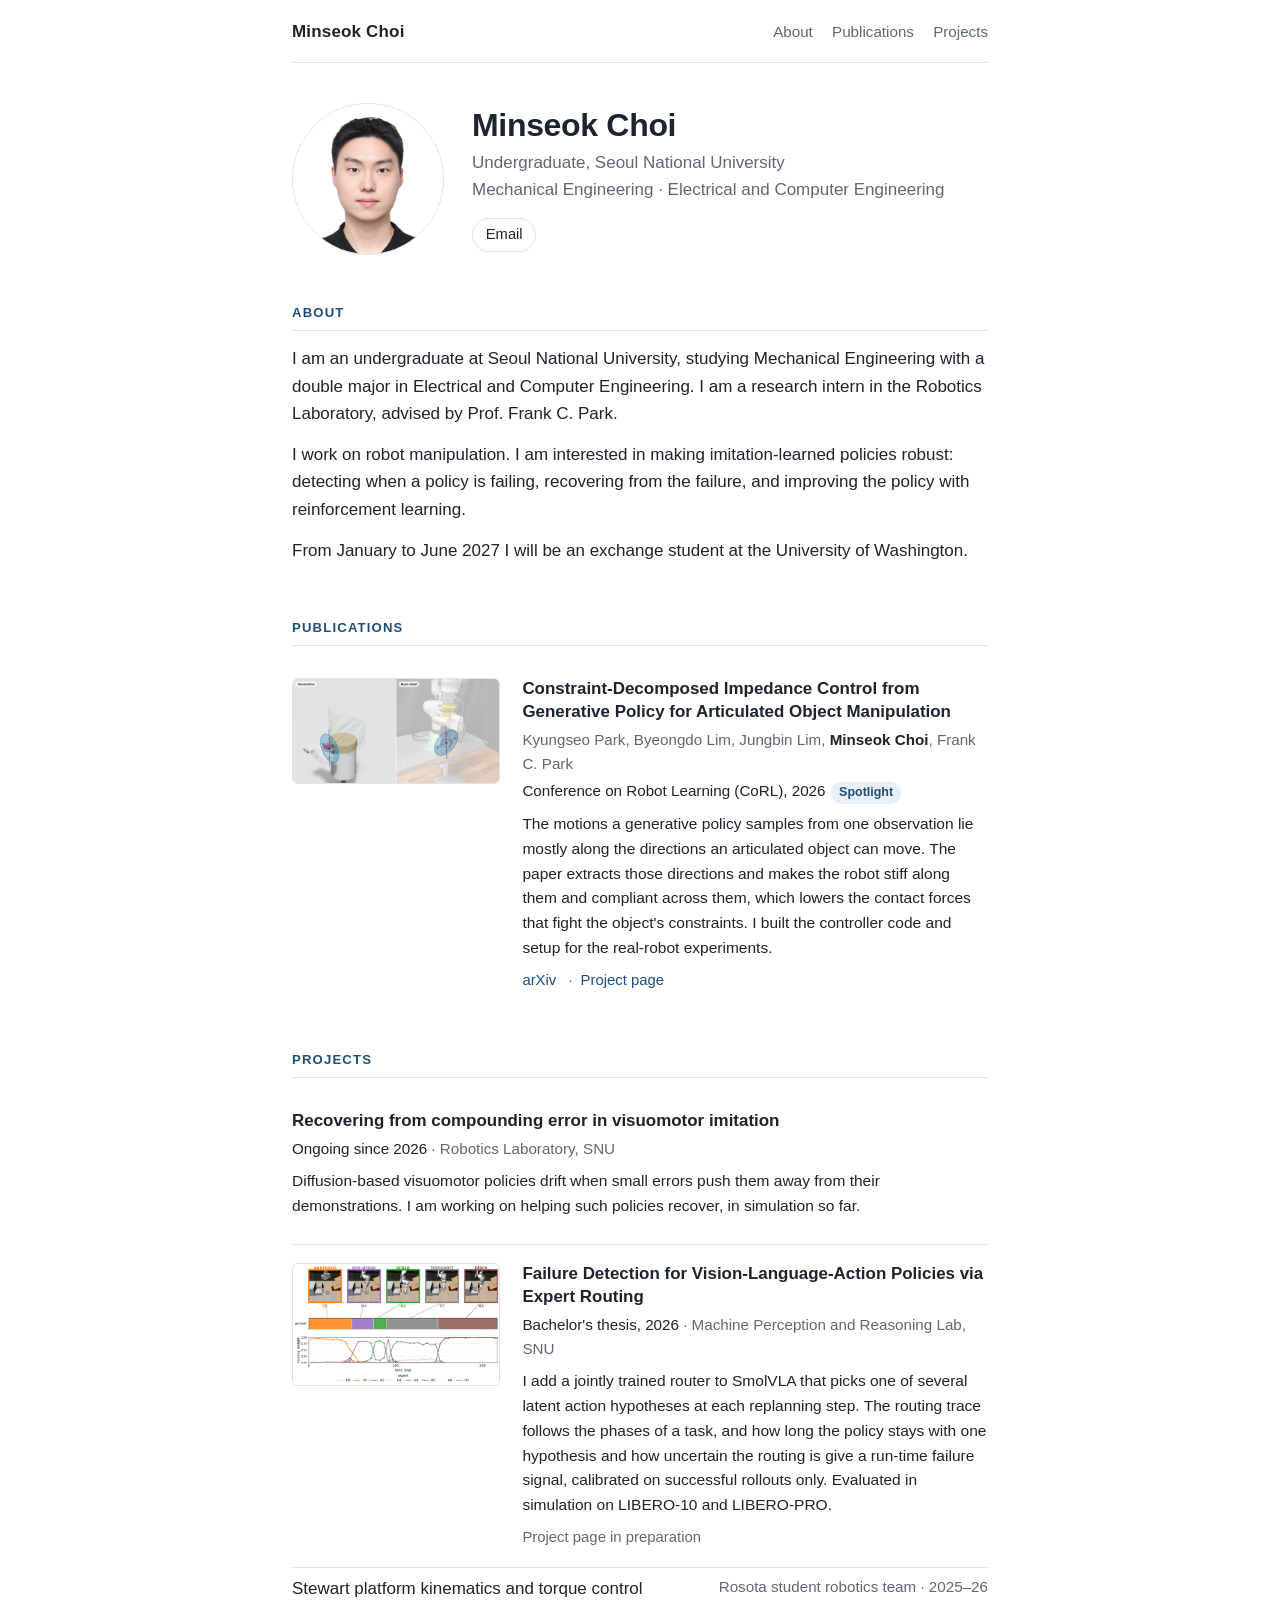
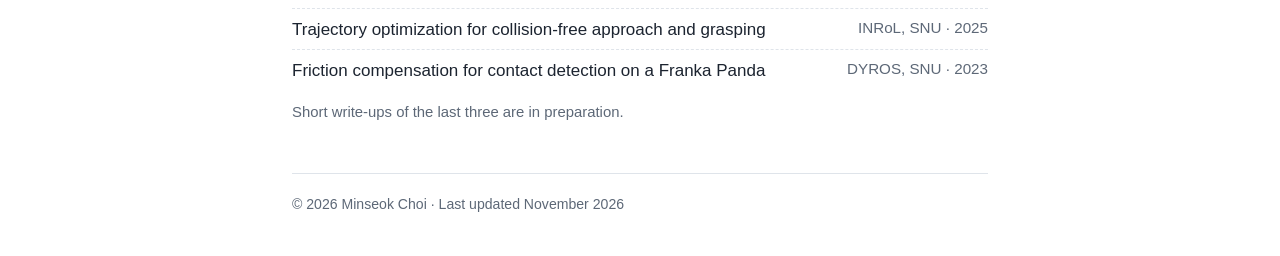
==== index.html @ b11277b3 "Remove CV from the homepage Co-Authored-By: Claude Fable 5.2 <noreply@anthropic.com>" ====
<!doctype html>
<html lang="en">
<head>
  <meta charset="utf-8">
  <meta name="viewport" content="width=device-width, initial-scale=1">
  <title>Minseok Choi</title>
  <meta name="description" content="Minseok Choi — undergraduate at Seoul National University working on robot manipulation and robust imitation learning.">
  <meta name="author" content="Minseok Choi">
  <meta property="og:title" content="Minseok Choi">
  <meta property="og:description" content="Undergraduate at Seoul National University working on robot manipulation and robust imitation learning.">
  <meta property="og:type" content="website">
  <meta property="og:url" content="https://cms0714.github.io/">
  <link rel="canonical" href="https://cms0714.github.io/">
  <link rel="stylesheet" href="assets/css/style.css">
</head>
<body>
<div class="wrap">

  <nav class="nav" aria-label="Sections">
    <a class="brand" href="#top">Minseok Choi</a>
    <ul>
      <li><a href="#about">About</a></li>
      <li><a href="#publications">Publications</a></li>
      <li><a href="#projects">Projects</a></li>
    </ul>
  </nav>

  <header class="intro" id="top">
    <img src="assets/img/profile.jpg" alt="Portrait of Minseok Choi" width="400" height="400">
    <div>
      <h1>Minseok Choi</h1>
      <p class="role">Undergraduate, Seoul National University<br>Mechanical Engineering · Electrical and Computer Engineering</p>
      <ul class="links">
        <li><a href="mailto:cms0714@snu.ac.kr">Email</a></li>
      </ul>
    </div>
  </header>

  <main>
    <section id="about">
      <h2>About</h2>
      <p>
        I am an undergraduate at Seoul National University, studying Mechanical Engineering with a double
        major in Electrical and Computer Engineering. I am a research intern in the Robotics Laboratory,
        advised by Prof. Frank C. Park.
      </p>
      <p>
        I work on robot manipulation. I am interested in making imitation-learned policies robust:
        detecting when a policy is failing, recovering from the failure, and improving the policy with
        reinforcement learning.
      </p>
      <p>
        From January to June 2027 I will be an exchange student at the University of Washington.
      </p>
    </section>

    <section id="publications">
      <h2>Publications</h2>

      <article class="item">
        <figure>
          <a href="https://erickun0125.github.io/constraint-decomposed-impedance/">
            <img src="assets/img/corl-teaser.jpg" width="1000" height="504" loading="lazy"
                 alt="Simulation and real-robot views of a gripper on an articulated object, with the stiff directions of the impedance controller drawn at the grasp.">
          </a>
        </figure>
        <div>
          <h3>Constraint-Decomposed Impedance Control from Generative Policy for Articulated Object Manipulation</h3>
          <p class="authors">Kyungseo Park, Byeongdo Lim, Jungbin Lim, <strong>Minseok Choi</strong>, Frank C. Park</p>
          <p class="venue"><em>Conference on Robot Learning (CoRL), 2026</em><span class="badge">Spotlight</span></p>
          <p class="desc">
            The motions a generative policy samples from one observation lie mostly along the directions an
            articulated object can move. The paper extracts those directions and makes the robot stiff
            along them and compliant across them, which lowers the contact forces that fight the object's
            constraints. I built the controller code and setup for the real-robot experiments.
          </p>
          <p class="item-links">
            <a href="https://arxiv.org/abs/2610.16316">arXiv</a>
            <a href="https://erickun0125.github.io/constraint-decomposed-impedance/">Project page</a>
          </p>
        </div>
      </article>
    </section>

    <section id="projects">
      <h2>Projects</h2>

      <article class="item no-figure">
        <div>
          <h3>Recovering from compounding error in visuomotor imitation</h3>
          <p class="venue"><em>Ongoing since 2026</em> · Robotics Laboratory, SNU</p>
          <p class="desc">
            Diffusion-based visuomotor policies drift when small errors push them away from their
            demonstrations. I am working on helping such policies recover, in simulation so far.
          </p>
        </div>
      </article>

      <article class="item">
        <figure>
          <img src="assets/img/thesis-routing.png" width="1100" height="647" loading="lazy"
               alt="Routing trace of a successful rollout: the selected action hypothesis changes as the robot moves through approach, pre-grasp, grasp, transport and place.">
        </figure>
        <div>
          <h3>Failure Detection for Vision-Language-Action Policies via Expert Routing</h3>
          <p class="venue"><em>Bachelor's thesis, 2026</em> · Machine Perception and Reasoning Lab, SNU</p>
          <p class="desc">
            I add a jointly trained router to SmolVLA that picks one of several latent action hypotheses at
            each replanning step. The routing trace follows the phases of a task, and how long the policy
            stays with one hypothesis and how uncertain the routing is give a run-time failure signal,
            calibrated on successful rollouts only. Evaluated in simulation on LIBERO-10 and LIBERO-PRO.
          </p>
          <p class="item-links"><span class="soon">Project page in preparation</span></p>
        </div>
      </article>

      <ul class="compact">
        <li><span>Stewart platform kinematics and torque control</span><span class="where">Rosota student robotics team · 2025–26</span></li>
        <li><span>Trajectory optimization for collision-free approach and grasping</span><span class="where">INRoL, SNU · 2025</span></li>
        <li><span>Friction compensation for contact detection on a Franka Panda</span><span class="where">DYROS, SNU · 2023</span></li>
      </ul>
      <p class="note">Short write-ups of the last three are in preparation.</p>
    </section>
  </main>

  <footer>
    <span>© 2026 Minseok Choi</span> · <span>Last updated November 2026</span>
  </footer>

</div>
</body>
</html>
---- assets/css/style.css ----
/* Minseok Choi — personal site
   Plain CSS, no build step. Colours follow the CV (navy accent). */

:root {
  --bg: #ffffff;
  --surface: #f5f7fa;
  --text: #1c2430;
  --muted: #5d6877;
  --rule: #dfe4ea;
  --accent: #1f4e79;
  --accent-soft: #e8eff6;
  --max: 46rem;
}

@media (prefers-color-scheme: dark) {
  :root {
    --bg: #12161c;
    --surface: #1a2029;
    --text: #e4e8ee;
    --muted: #9aa5b3;
    --rule: #2b3340;
    --accent: #8db9e6;
    --accent-soft: #1d2a3a;
  }
}

* { box-sizing: border-box; }

html { -webkit-text-size-adjust: 100%; scroll-behavior: smooth; }

body {
  margin: 0;
  background: var(--bg);
  color: var(--text);
  font-family: -apple-system, BlinkMacSystemFont, "Segoe UI", "Helvetica Neue", Arial,
    "Apple SD Gothic Neo", "Malgun Gothic", sans-serif;
  font-size: 1.0625rem;
  line-height: 1.6;
}

.wrap { max-width: var(--max); margin: 0 auto; padding: 0 1.25rem; }

a { color: var(--accent); text-decoration: none; }
a:hover, a:focus-visible { text-decoration: underline; text-underline-offset: 0.15em; }
a:focus-visible { outline: 2px solid var(--accent); outline-offset: 2px; border-radius: 2px; }

/* ---------- top navigation ---------- */
.nav {
  display: flex; justify-content: space-between; align-items: baseline; gap: 1rem;
  padding: 1.1rem 0; border-bottom: 1px solid var(--rule);
}
.nav .brand { font-weight: 650; color: var(--text); letter-spacing: 0.01em; }
.nav ul { display: flex; gap: 1.2rem; list-style: none; margin: 0; padding: 0; font-size: 0.95rem; }
.nav ul a { color: var(--muted); }
.nav ul a:hover { color: var(--accent); text-decoration: none; }

/* ---------- intro ---------- */
.intro { display: grid; grid-template-columns: 9.5rem 1fr; gap: 1.75rem; align-items: center; padding: 2.5rem 0 0.5rem; }
.intro img { width: 9.5rem; height: 9.5rem; object-fit: cover; border-radius: 50%; border: 1px solid var(--rule); background: var(--surface); }
.intro h1 { font-size: 2rem; line-height: 1.15; margin: 0 0 0.35rem; letter-spacing: -0.01em; }
.intro .role { color: var(--muted); margin: 0 0 0.9rem; }
.links { display: flex; flex-wrap: wrap; gap: 0.5rem; list-style: none; padding: 0; margin: 0; }
.links a {
  display: inline-block; padding: 0.28rem 0.8rem; border: 1px solid var(--rule); border-radius: 999px;
  font-size: 0.92rem; color: var(--text); background: var(--bg);
}
.links a:hover { border-color: var(--accent); color: var(--accent); text-decoration: none; }

/* ---------- sections ---------- */
section { padding-top: 2.4rem; }
h2 {
  font-size: 0.82rem; font-weight: 700; letter-spacing: 0.09em; text-transform: uppercase;
  color: var(--accent); margin: 0 0 0.9rem; padding-bottom: 0.45rem; border-bottom: 1px solid var(--rule);
}
p { margin: 0 0 0.9rem; }

/* ---------- news ---------- */
.news { list-style: none; margin: 0; padding: 0; }
.news li { display: grid; grid-template-columns: 6.2rem 1fr; gap: 0.75rem; padding: 0.28rem 0; }
.news time { color: var(--muted); font-variant-numeric: tabular-nums; font-size: 0.95rem; padding-top: 0.05rem; }

/* ---------- research items ---------- */
.item { display: grid; grid-template-columns: 13rem 1fr; gap: 1.4rem; padding: 1.1rem 0; border-bottom: 1px solid var(--rule); }
.item:last-child { border-bottom: 0; }
.item.no-figure { grid-template-columns: 1fr; }
.item figure { margin: 0; }
.item figure img { width: 100%; height: auto; display: block; border-radius: 6px; border: 1px solid var(--rule); background: #fff; }
.item h3 { font-size: 1.06rem; line-height: 1.35; margin: 0 0 0.25rem; }
.item .authors, .item .venue { font-size: 0.95rem; margin: 0 0 0.15rem; color: var(--muted); }
.item .authors strong { color: var(--text); font-weight: 650; }
.item .venue em { font-style: normal; color: var(--text); }
.badge { display: inline-block; margin-left: 0.35rem; padding: 0.05rem 0.5rem; border-radius: 999px; font-size: 0.78rem; font-weight: 650; background: var(--accent-soft); color: var(--accent); }
.item .desc { font-size: 0.97rem; margin: 0.5rem 0 0.5rem; }
.item .item-links { font-size: 0.93rem; margin: 0; }
.item .item-links a + a::before, .item .item-links span + a::before { content: "·"; color: var(--muted); margin: 0 0.5rem; display: inline-block; }
.soon { color: var(--muted); }

/* ---------- compact list ---------- */
.compact { list-style: none; margin: 0; padding: 0; }
.compact li { display: grid; grid-template-columns: 1fr auto; gap: 1rem; padding: 0.4rem 0; border-bottom: 1px dashed var(--rule); }
.compact li:last-child { border-bottom: 0; }
.compact .where { color: var(--muted); font-size: 0.95rem; white-space: nowrap; }
.note { color: var(--muted); font-size: 0.93rem; margin-top: 0.7rem; }

/* ---------- footer ---------- */
footer { margin-top: 3rem; padding: 1.2rem 0 2.5rem; border-top: 1px solid var(--rule); color: var(--muted); font-size: 0.88rem; }

/* ---------- small screens ---------- */
@media (max-width: 40rem) {
  body { font-size: 1rem; }
  .nav ul { gap: 0.9rem; }
  .intro { grid-template-columns: 1fr; gap: 1rem; padding-top: 1.8rem; }
  .intro img { width: 7.5rem; height: 7.5rem; }
  .item { grid-template-columns: 1fr; gap: 0.8rem; }
  .item figure { max-width: 24rem; }
  .news li { grid-template-columns: 5.4rem 1fr; }
  .compact li { grid-template-columns: 1fr; gap: 0; }
  .compact .where { white-space: normal; }
}
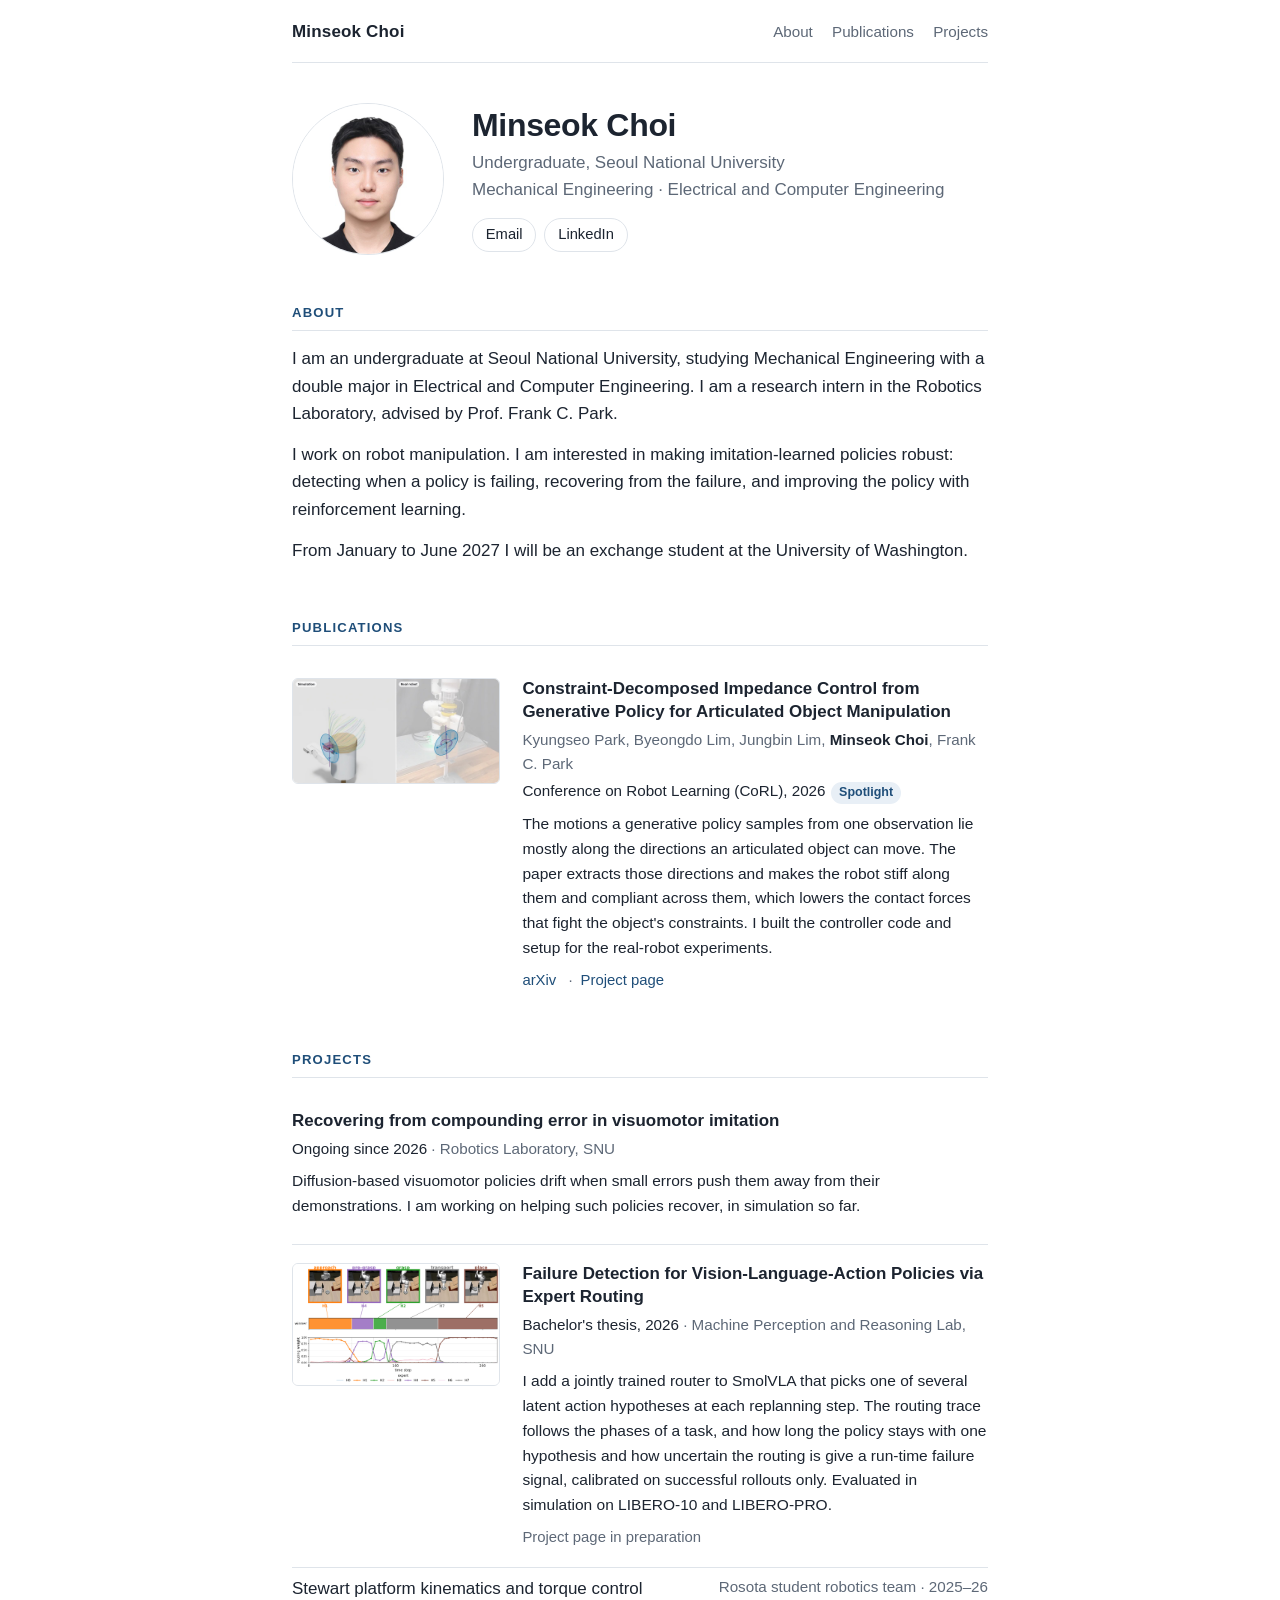
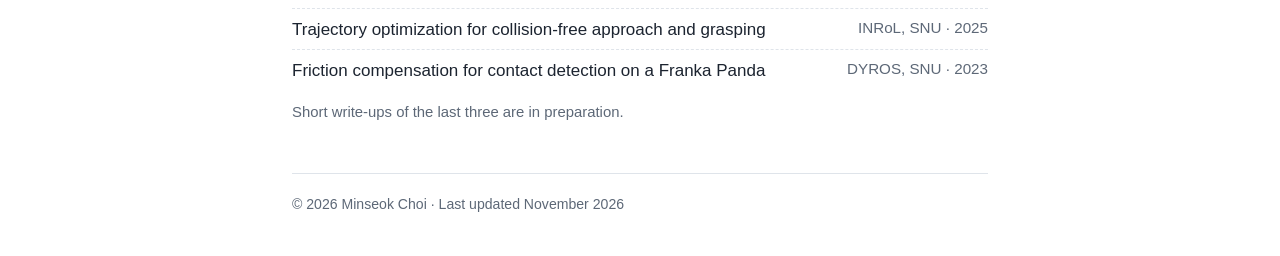
==== commit bf71977d: "Add LinkedIn link Co-Authored-By: Claude Fable 5.2 <noreply@anthropic.com>" ====
--- a/index.html
+++ b/index.html
@@ -32,6 +32,7 @@
       <p class="role">Undergraduate, Seoul National University<br>Mechanical Engineering · Electrical and Computer Engineering</p>
       <ul class="links">
         <li><a href="mailto:cms0714@snu.ac.kr">Email</a></li>
+        <li><a href="https://www.linkedin.com/in/minseok-choi-4b21bb36b" rel="me">LinkedIn</a></li>
       </ul>
     </div>
   </header>
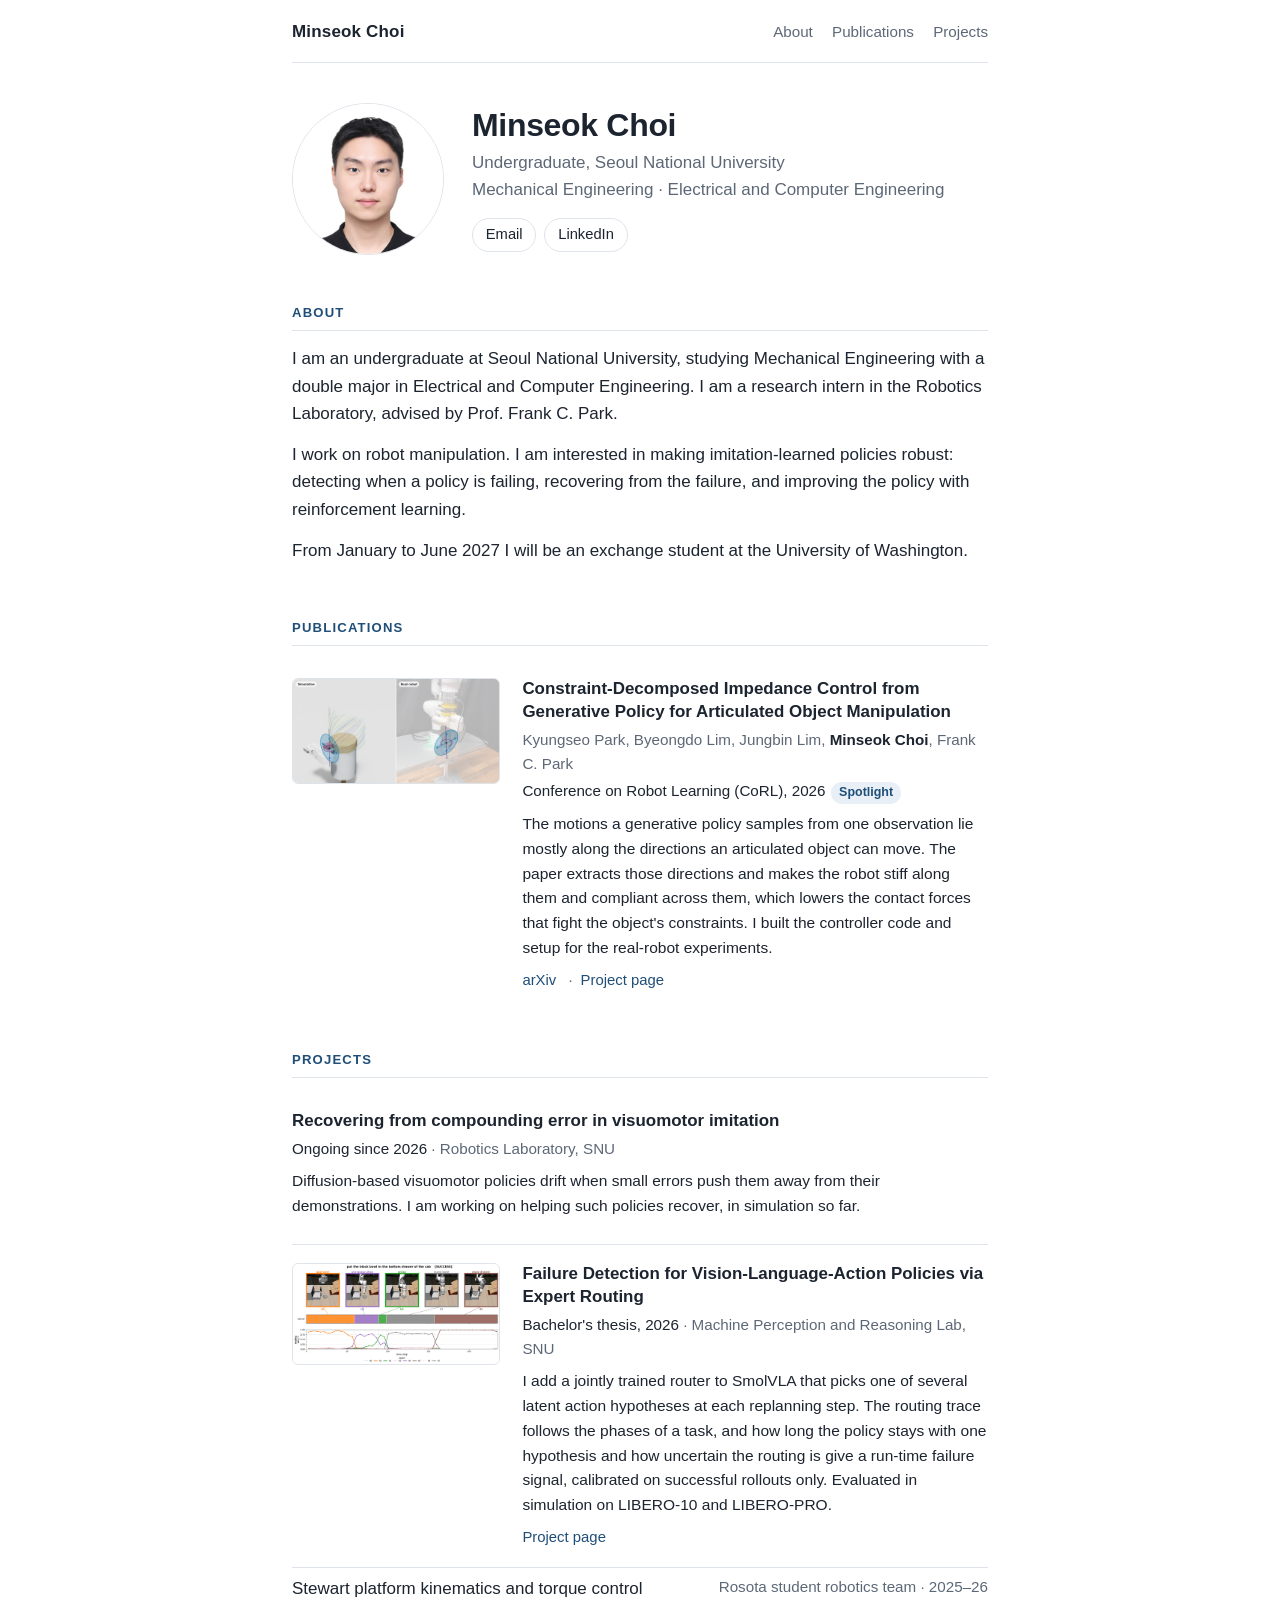
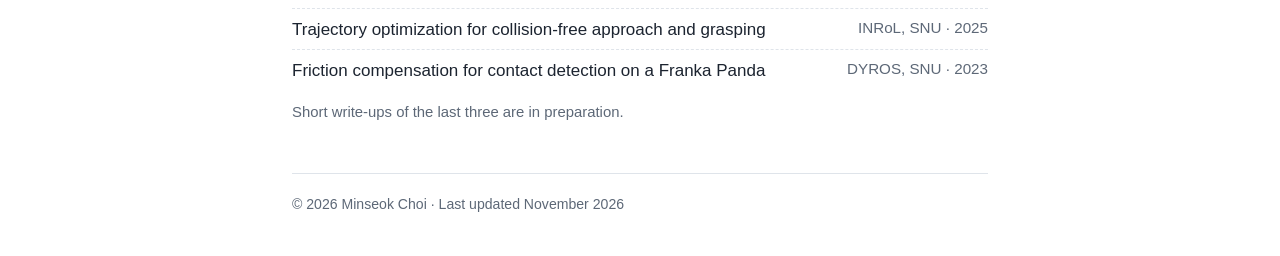
==== commit 6daf8f8c: "Add project page for the bachelor's thesis on VLA failure detection Co-Authored-By: Claude Fable 5.2" ====
--- a/index.html
+++ b/index.html
@@ -99,8 +99,10 @@
 
       <article class="item">
         <figure>
+          <a href="projects/vla-failure-detection/">
           <img src="assets/img/thesis-routing.png" width="1100" height="647" loading="lazy"
                alt="Routing trace of a successful rollout: the selected action hypothesis changes as the robot moves through approach, pre-grasp, grasp, transport and place.">
+          </a>
         </figure>
         <div>
           <h3>Failure Detection for Vision-Language-Action Policies via Expert Routing</h3>
@@ -111,7 +113,7 @@
             stays with one hypothesis and how uncertain the routing is give a run-time failure signal,
             calibrated on successful rollouts only. Evaluated in simulation on LIBERO-10 and LIBERO-PRO.
           </p>
-          <p class="item-links"><span class="soon">Project page in preparation</span></p>
+          <p class="item-links"><a href="projects/vla-failure-detection/">Project page</a></p>
         </div>
       </article>
 
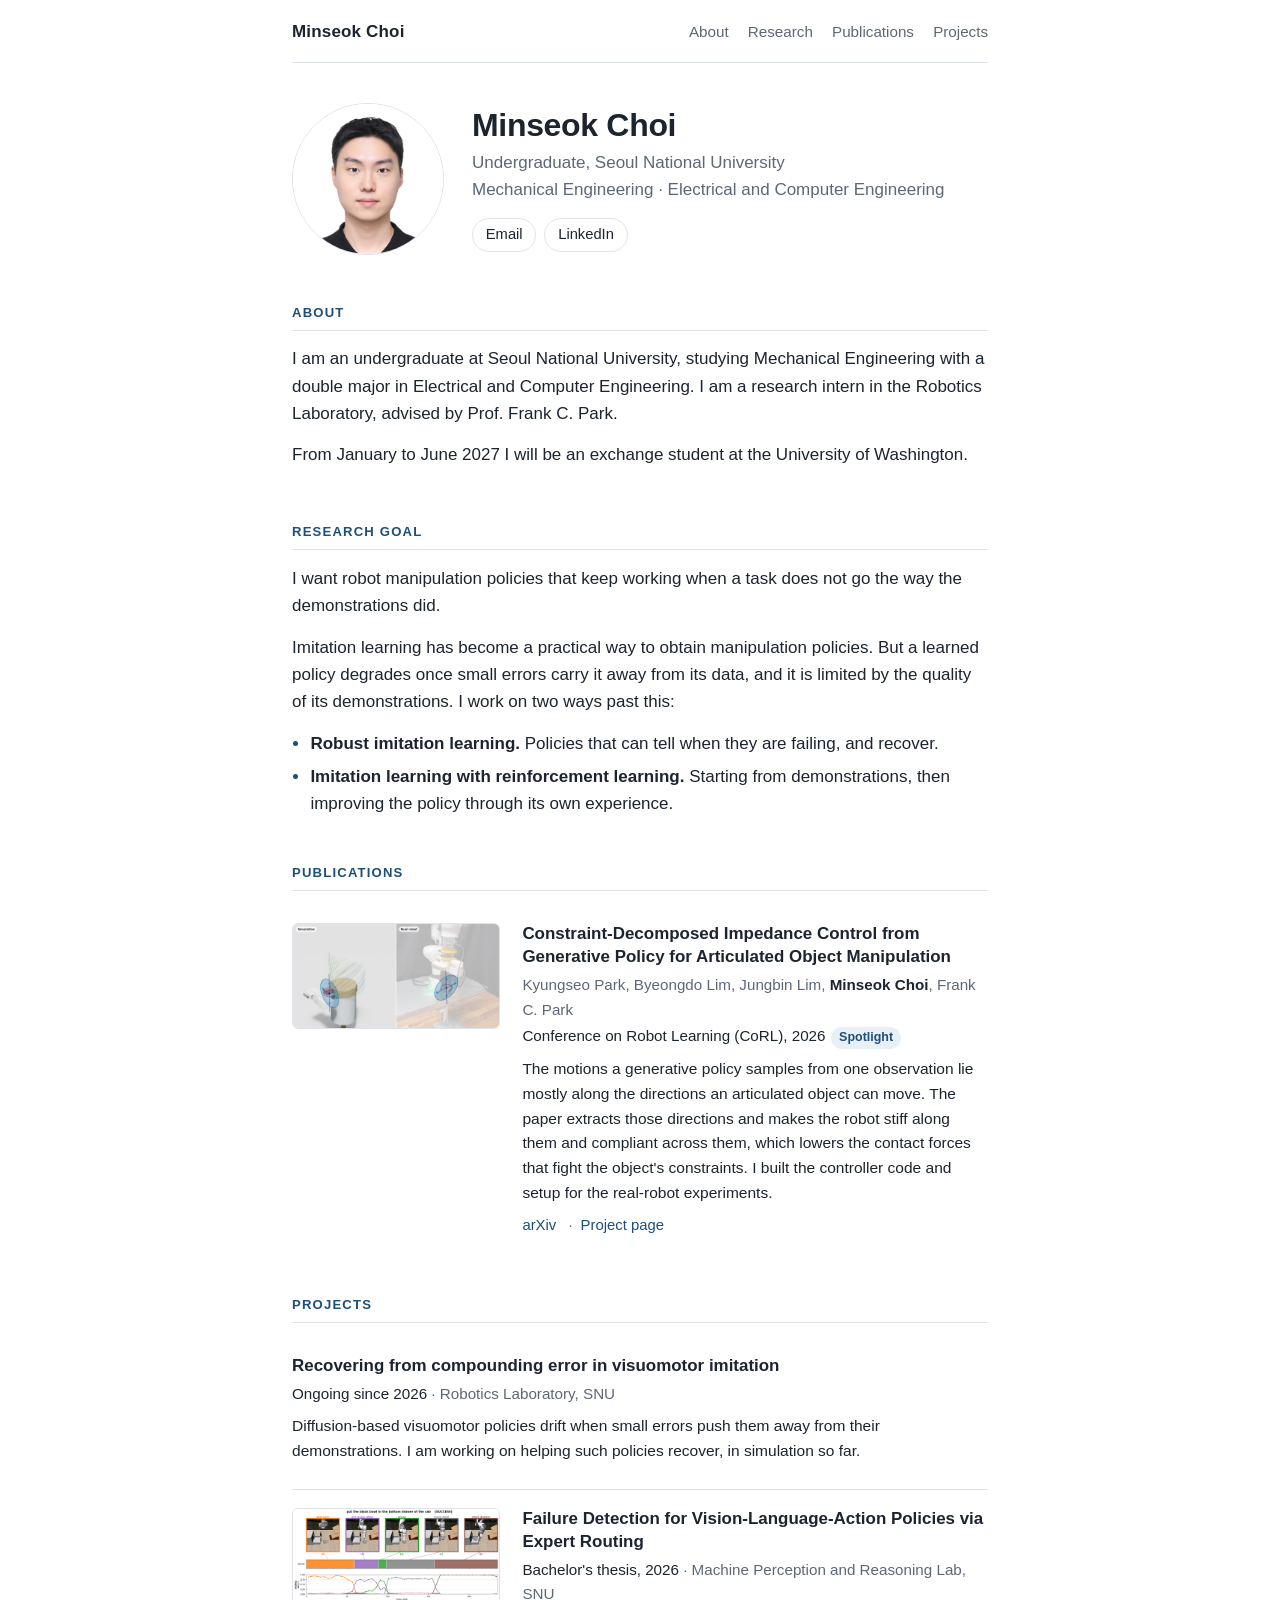
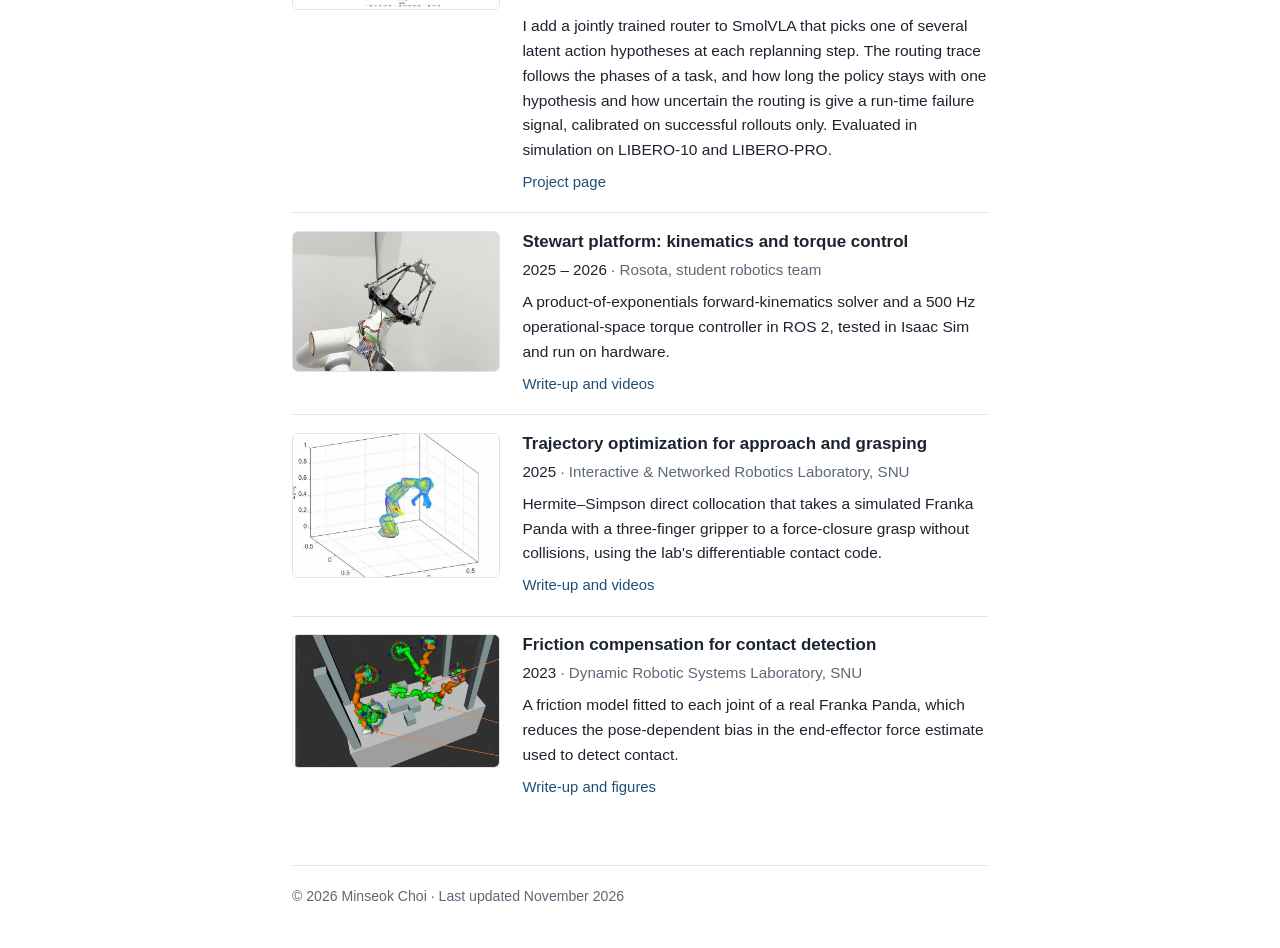
==== commit 05c1b378: "Add control and planning projects page and research goal - New page projects/control-and-planning/ c" ====
--- a/index.html
+++ b/index.html
@@ -20,6 +20,7 @@
     <a class="brand" href="#top">Minseok Choi</a>
     <ul>
       <li><a href="#about">About</a></li>
+      <li><a href="#research">Research</a></li>
       <li><a href="#publications">Publications</a></li>
       <li><a href="#projects">Projects</a></li>
     </ul>
@@ -46,13 +47,25 @@
         advised by Prof. Frank C. Park.
       </p>
       <p>
-        I work on robot manipulation. I am interested in making imitation-learned policies robust:
-        detecting when a policy is failing, recovering from the failure, and improving the policy with
-        reinforcement learning.
+        From January to June 2027 I will be an exchange student at the University of Washington.
+      </p>
+    </section>
+
+    <section id="research">
+      <h2>Research Goal</h2>
+      <p>
+        I want robot manipulation policies that keep working when a task does not go the way the
+        demonstrations did.
       </p>
       <p>
-        From January to June 2027 I will be an exchange student at the University of Washington.
+        Imitation learning has become a practical way to obtain manipulation policies. But a learned
+        policy degrades once small errors carry it away from its data, and it is limited by the quality
+        of its demonstrations. I work on two ways past this:
       </p>
+      <ul class="goals">
+        <li><b>Robust imitation learning.</b> Policies that can tell when they are failing, and recover.</li>
+        <li><b>Imitation learning with reinforcement learning.</b> Starting from demonstrations, then improving the policy through its own experience.</li>
+      </ul>
     </section>
 
     <section id="publications">
@@ -117,12 +130,60 @@
         </div>
       </article>
 
-      <ul class="compact">
-        <li><span>Stewart platform kinematics and torque control</span><span class="where">Rosota student robotics team · 2025–26</span></li>
-        <li><span>Trajectory optimization for collision-free approach and grasping</span><span class="where">INRoL, SNU · 2025</span></li>
-        <li><span>Friction compensation for contact detection on a Franka Panda</span><span class="where">DYROS, SNU · 2023</span></li>
-      </ul>
-      <p class="note">Short write-ups of the last three are in preparation.</p>
+      <article class="item">
+        <figure>
+          <a href="projects/control-and-planning/#stewart">
+            <img src="assets/img/earlier-stewart.jpg" width="752" height="506" loading="lazy"
+                 alt="A six-legged Stewart platform mounted at the end of a white robot arm.">
+          </a>
+        </figure>
+        <div>
+          <h3>Stewart platform: kinematics and torque control</h3>
+          <p class="venue"><em>2025 – 2026</em> · Rosota, student robotics team</p>
+          <p class="desc">
+            A product-of-exponentials forward-kinematics solver and a 500 Hz operational-space torque
+            controller in ROS 2, tested in Isaac Sim and run on hardware.
+          </p>
+          <p class="item-links"><a href="projects/control-and-planning/#stewart">Write-up and videos</a></p>
+        </div>
+      </article>
+
+      <article class="item">
+        <figure>
+          <a href="projects/control-and-planning/#trajopt">
+            <img src="assets/img/earlier-trajopt.jpg" width="720" height="500" loading="lazy"
+                 alt="A Franka Panda arm with a three-finger gripper, drawn as smooth collision shapes, reaching toward an object.">
+          </a>
+        </figure>
+        <div>
+          <h3>Trajectory optimization for approach and grasping</h3>
+          <p class="venue"><em>2025</em> · Interactive &amp; Networked Robotics Laboratory, SNU</p>
+          <p class="desc">
+            Hermite–Simpson direct collocation that takes a simulated Franka Panda with a three-finger
+            gripper to a force-closure grasp without collisions, using the lab's differentiable contact
+            code.
+          </p>
+          <p class="item-links"><a href="projects/control-and-planning/#trajopt">Write-up and videos</a></p>
+        </div>
+      </article>
+
+      <article class="item">
+        <figure>
+          <a href="projects/control-and-planning/#friction">
+            <img src="assets/img/earlier-friction.jpg" width="800" height="512" loading="lazy"
+                 alt="Planning scene with three Franka Panda arms, each shown at a start pose and a goal pose.">
+          </a>
+        </figure>
+        <div>
+          <h3>Friction compensation for contact detection</h3>
+          <p class="venue"><em>2023</em> · Dynamic Robotic Systems Laboratory, SNU</p>
+          <p class="desc">
+            A friction model fitted to each joint of a real Franka Panda, which reduces the
+            pose-dependent bias in the end-effector force estimate used to detect contact.
+          </p>
+          <p class="item-links"><a href="projects/control-and-planning/#friction">Write-up and figures</a></p>
+        </div>
+      </article>
     </section>
   </main>
 
--- a/assets/css/style.css
+++ b/assets/css/style.css
@@ -74,6 +74,11 @@
 }
 p { margin: 0 0 0.9rem; }
 
+/* ---------- research goal ---------- */
+.goals { margin: 0; padding-left: 1.15rem; }
+.goals li { margin-bottom: 0.4rem; }
+.goals li::marker { color: var(--accent); }
+
 /* ---------- news ---------- */
 .news { list-style: none; margin: 0; padding: 0; }
 .news li { display: grid; grid-template-columns: 6.2rem 1fr; gap: 0.75rem; padding: 0.28rem 0; }
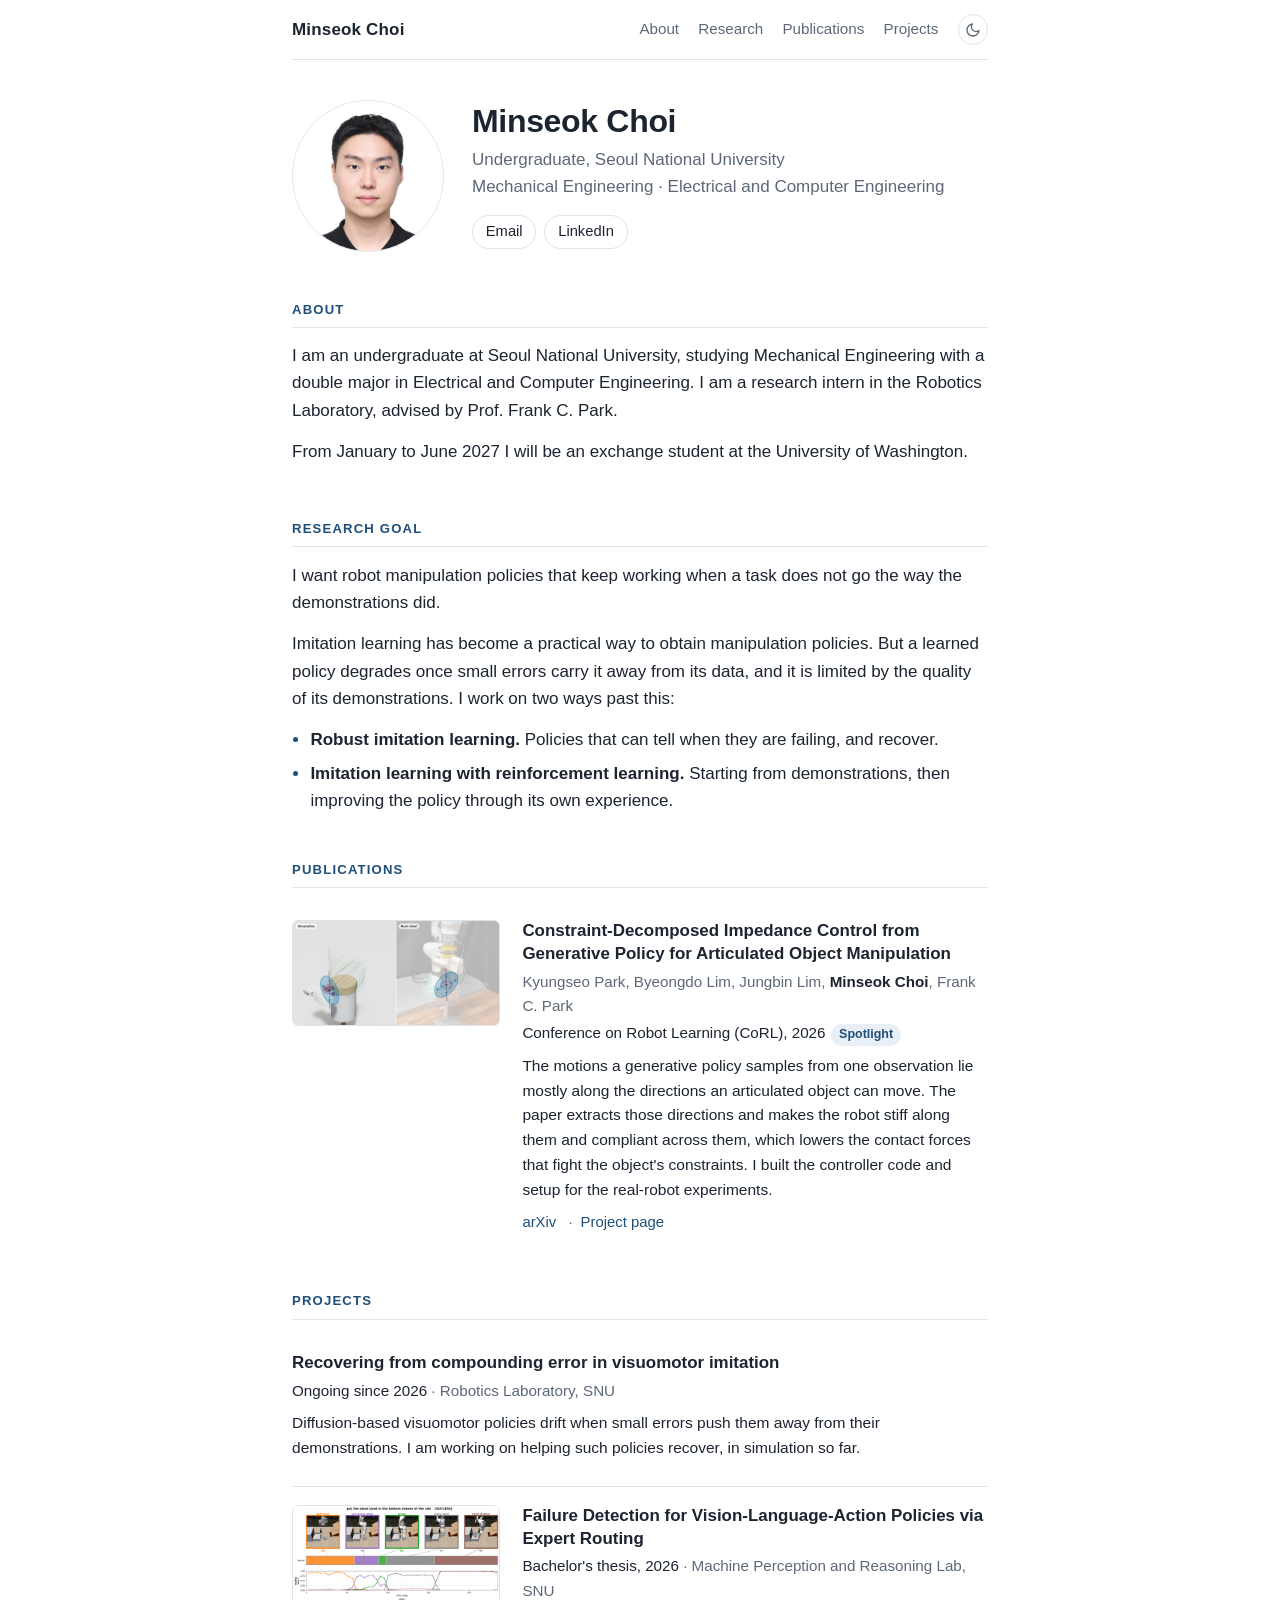
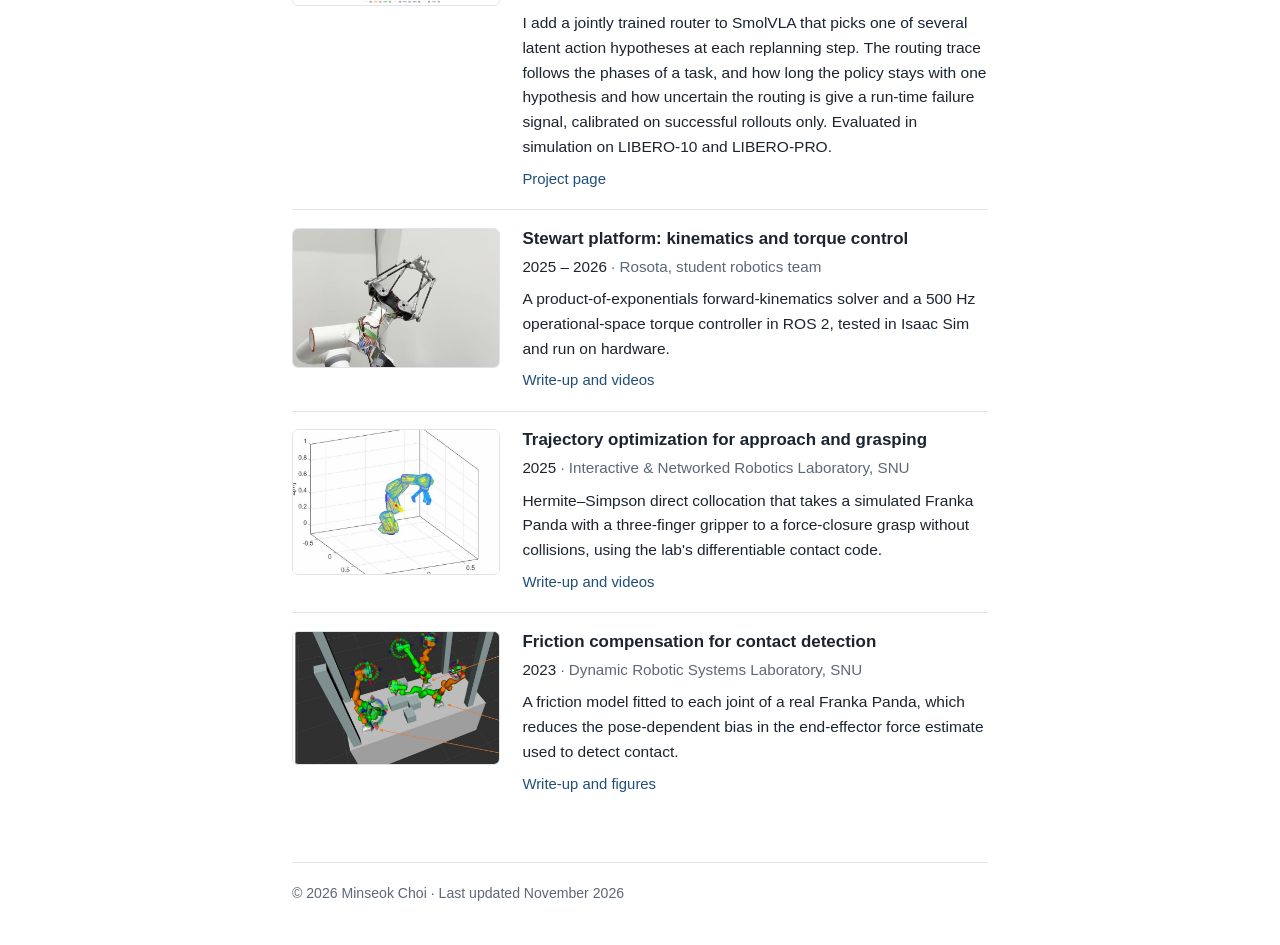
==== commit b043a0bd: "Add a light/dark toggle; light by default The pages no longer follow the system colour scheme. They " ====
--- a/index.html
+++ b/index.html
@@ -11,6 +11,7 @@
   <meta property="og:type" content="website">
   <meta property="og:url" content="https://cms0714.github.io/">
   <link rel="canonical" href="https://cms0714.github.io/">
+  <script src="assets/js/theme.js"></script>
   <link rel="stylesheet" href="assets/css/style.css">
 </head>
 <body>
@@ -23,6 +24,12 @@
       <li><a href="#research">Research</a></li>
       <li><a href="#publications">Publications</a></li>
       <li><a href="#projects">Projects</a></li>
+      <li>
+        <button class="theme-toggle" type="button" aria-label="Switch to dark mode">
+          <svg class="moon" viewBox="0 0 24 24" fill="none" stroke="currentColor" stroke-width="2" stroke-linecap="round" stroke-linejoin="round" aria-hidden="true"><path d="M21 12.8A9 9 0 1 1 11.2 3a7 7 0 0 0 9.8 9.8z"/></svg>
+          <svg class="sun" viewBox="0 0 24 24" fill="none" stroke="currentColor" stroke-width="2" stroke-linecap="round" stroke-linejoin="round" aria-hidden="true"><circle cx="12" cy="12" r="4"/><path d="M12 2v2M12 20v2M4.9 4.9l1.4 1.4M17.7 17.7l1.4 1.4M2 12h2M20 12h2M4.9 19.1l1.4-1.4M17.7 6.3l1.4-1.4"/></svg>
+        </button>
+      </li>
     </ul>
   </nav>
 
--- a/assets/css/style.css
+++ b/assets/css/style.css
@@ -10,10 +10,12 @@
   --accent: #1f4e79;
   --accent-soft: #e8eff6;
   --max: 46rem;
+  color-scheme: light;
 }
 
-@media (prefers-color-scheme: dark) {
-  :root {
+/* Dark theme: only when chosen with the toggle (assets/js/theme.js). */
+:root[data-theme="dark"] {
+    color-scheme: dark;
     --bg: #12161c;
     --surface: #1a2029;
     --text: #e4e8ee;
@@ -21,7 +23,6 @@
     --rule: #2b3340;
     --accent: #8db9e6;
     --accent-soft: #1d2a3a;
-  }
 }
 
 * { box-sizing: border-box; }
@@ -46,13 +47,24 @@
 
 /* ---------- top navigation ---------- */
 .nav {
-  display: flex; justify-content: space-between; align-items: baseline; gap: 1rem;
-  padding: 1.1rem 0; border-bottom: 1px solid var(--rule);
+  display: flex; flex-wrap: wrap; justify-content: space-between; align-items: center; gap: 0.3rem 1rem;
+  padding: 0.9rem 0; border-bottom: 1px solid var(--rule);
 }
-.nav .brand { font-weight: 650; color: var(--text); letter-spacing: 0.01em; }
-.nav ul { display: flex; gap: 1.2rem; list-style: none; margin: 0; padding: 0; font-size: 0.95rem; }
+.nav .brand { font-weight: 650; color: var(--text); letter-spacing: 0.01em; white-space: nowrap; }
+.nav ul { display: flex; flex-wrap: wrap; justify-content: flex-end; margin-left: auto; align-items: center; gap: 0.3rem 1.2rem; list-style: none; margin-top: 0; margin-bottom: 0; margin-right: 0; padding: 0; font-size: 0.95rem; }
 .nav ul a { color: var(--muted); }
 .nav ul a:hover { color: var(--accent); text-decoration: none; }
+
+.theme-toggle {
+  display: grid; place-items: center; width: 1.9rem; height: 1.9rem; padding: 0;
+  border: 1px solid var(--rule); border-radius: 50%; background: var(--bg); color: var(--muted); cursor: pointer;
+}
+.theme-toggle:hover { border-color: var(--accent); color: var(--accent); }
+.theme-toggle:focus-visible { outline: 2px solid var(--accent); outline-offset: 2px; }
+.theme-toggle svg { width: 1rem; height: 1rem; display: block; }
+.theme-toggle .sun { display: none; }
+:root[data-theme="dark"] .theme-toggle .sun { display: block; }
+:root[data-theme="dark"] .theme-toggle .moon { display: none; }
 
 /* ---------- intro ---------- */
 .intro { display: grid; grid-template-columns: 9.5rem 1fr; gap: 1.75rem; align-items: center; padding: 2.5rem 0 0.5rem; }
@@ -113,7 +125,7 @@
 /* ---------- small screens ---------- */
 @media (max-width: 40rem) {
   body { font-size: 1rem; }
-  .nav ul { gap: 0.9rem; }
+  .nav ul { gap: 0.3rem 0.9rem; }
   .intro { grid-template-columns: 1fr; gap: 1rem; padding-top: 1.8rem; }
   .intro img { width: 7.5rem; height: 7.5rem; }
   .item { grid-template-columns: 1fr; gap: 0.8rem; }
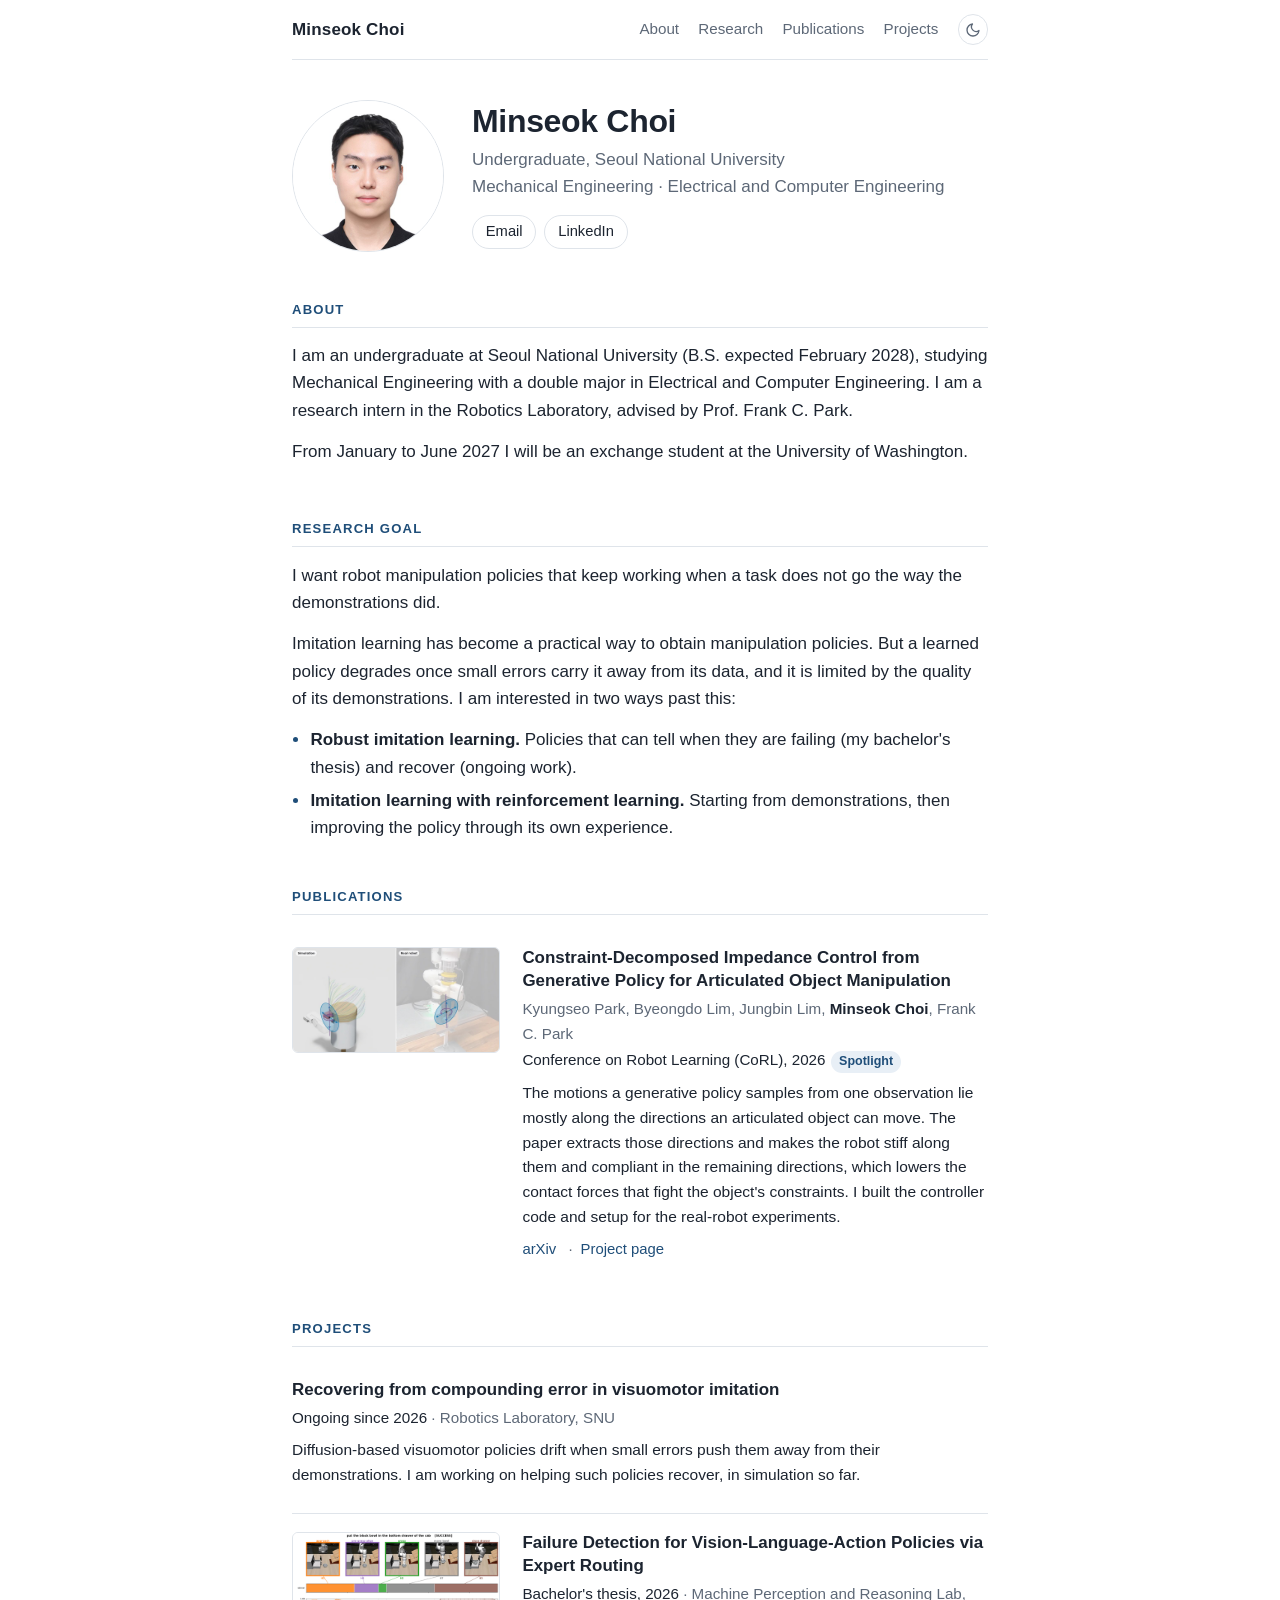
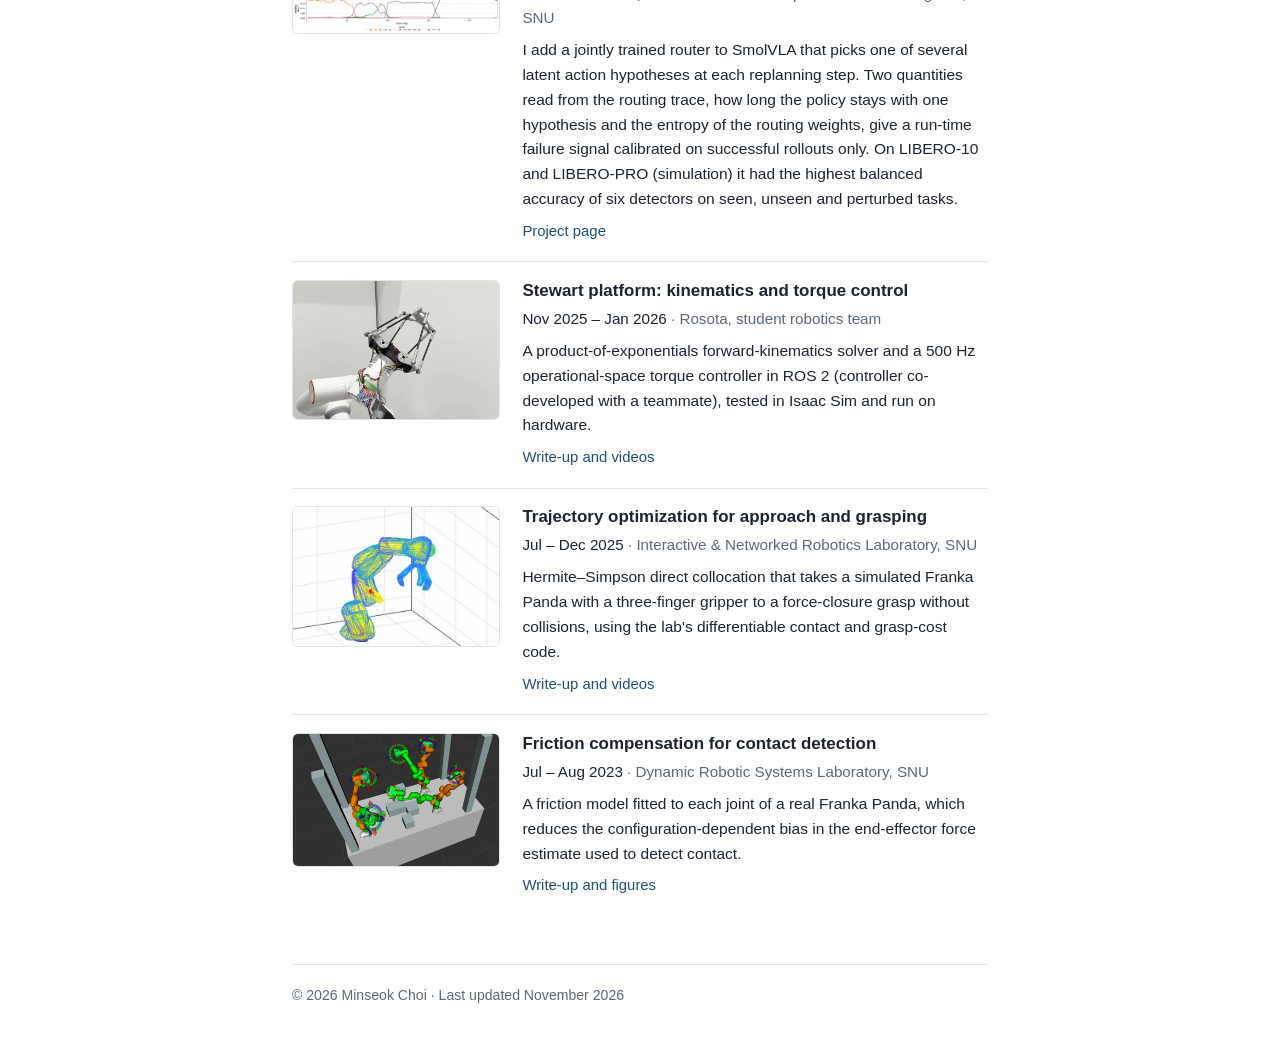
==== commit 9ca72e8f: "Apply fixes from three independent reviews Content - Control page: correct the contact-force estimat" ====
--- a/index.html
+++ b/index.html
@@ -11,8 +11,8 @@
   <meta property="og:type" content="website">
   <meta property="og:url" content="https://cms0714.github.io/">
   <link rel="canonical" href="https://cms0714.github.io/">
-  <script src="assets/js/theme.js"></script>
-  <link rel="stylesheet" href="assets/css/style.css">
+  <script src="assets/js/theme.js?v=20261120e"></script>
+  <link rel="stylesheet" href="assets/css/style.css?v=20261120e">
 </head>
 <body>
 <div class="wrap">
@@ -49,9 +49,9 @@
     <section id="about">
       <h2>About</h2>
       <p>
-        I am an undergraduate at Seoul National University, studying Mechanical Engineering with a double
-        major in Electrical and Computer Engineering. I am a research intern in the Robotics Laboratory,
-        advised by Prof. Frank C. Park.
+        I am an undergraduate at Seoul National University (B.S. expected February 2028), studying
+        Mechanical Engineering with a double major in Electrical and Computer Engineering. I am a research
+        intern in the Robotics Laboratory, advised by Prof. Frank C. Park.
       </p>
       <p>
         From January to June 2027 I will be an exchange student at the University of Washington.
@@ -67,10 +67,10 @@
       <p>
         Imitation learning has become a practical way to obtain manipulation policies. But a learned
         policy degrades once small errors carry it away from its data, and it is limited by the quality
-        of its demonstrations. I work on two ways past this:
+        of its demonstrations. I am interested in two ways past this:
       </p>
       <ul class="goals">
-        <li><b>Robust imitation learning.</b> Policies that can tell when they are failing, and recover.</li>
+        <li><b>Robust imitation learning.</b> Policies that can tell when they are failing (my bachelor's thesis) and recover (ongoing work).</li>
         <li><b>Imitation learning with reinforcement learning.</b> Starting from demonstrations, then improving the policy through its own experience.</li>
       </ul>
     </section>
@@ -92,7 +92,7 @@
           <p class="desc">
             The motions a generative policy samples from one observation lie mostly along the directions an
             articulated object can move. The paper extracts those directions and makes the robot stiff
-            along them and compliant across them, which lowers the contact forces that fight the object's
+            along them and compliant in the remaining directions, which lowers the contact forces that fight the object's
             constraints. I built the controller code and setup for the real-robot experiments.
           </p>
           <p class="item-links">
@@ -129,9 +129,10 @@
           <p class="venue"><em>Bachelor's thesis, 2026</em> · Machine Perception and Reasoning Lab, SNU</p>
           <p class="desc">
             I add a jointly trained router to SmolVLA that picks one of several latent action hypotheses at
-            each replanning step. The routing trace follows the phases of a task, and how long the policy
-            stays with one hypothesis and how uncertain the routing is give a run-time failure signal,
-            calibrated on successful rollouts only. Evaluated in simulation on LIBERO-10 and LIBERO-PRO.
+            each replanning step. Two quantities read from the routing trace, how long the policy stays
+            with one hypothesis and the entropy of the routing weights, give a run-time failure signal
+            calibrated on successful rollouts only. On LIBERO-10 and LIBERO-PRO (simulation) it had the
+            highest balanced accuracy of six detectors on seen, unseen and perturbed tasks.
           </p>
           <p class="item-links"><a href="projects/vla-failure-detection/">Project page</a></p>
         </div>
@@ -146,10 +147,11 @@
         </figure>
         <div>
           <h3>Stewart platform: kinematics and torque control</h3>
-          <p class="venue"><em>2025 – 2026</em> · Rosota, student robotics team</p>
+          <p class="venue"><em>Nov 2025 – Jan 2026</em> · Rosota, student robotics team</p>
           <p class="desc">
             A product-of-exponentials forward-kinematics solver and a 500 Hz operational-space torque
-            controller in ROS 2, tested in Isaac Sim and run on hardware.
+            controller in ROS 2 (controller co-developed with a teammate), tested in Isaac Sim and run on
+            hardware.
           </p>
           <p class="item-links"><a href="projects/control-and-planning/#stewart">Write-up and videos</a></p>
         </div>
@@ -158,17 +160,17 @@
       <article class="item">
         <figure>
           <a href="projects/control-and-planning/#trajopt">
-            <img src="assets/img/earlier-trajopt.jpg" width="720" height="500" loading="lazy"
+            <img src="assets/img/earlier-trajopt.jpg" width="520" height="350" loading="lazy"
                  alt="A Franka Panda arm with a three-finger gripper, drawn as smooth collision shapes, reaching toward an object.">
           </a>
         </figure>
         <div>
           <h3>Trajectory optimization for approach and grasping</h3>
-          <p class="venue"><em>2025</em> · Interactive &amp; Networked Robotics Laboratory, SNU</p>
+          <p class="venue"><em>Jul – Dec 2025</em> · Interactive &amp; Networked Robotics Laboratory, SNU</p>
           <p class="desc">
             Hermite–Simpson direct collocation that takes a simulated Franka Panda with a three-finger
             gripper to a force-closure grasp without collisions, using the lab's differentiable contact
-            code.
+            and grasp-cost code.
           </p>
           <p class="item-links"><a href="projects/control-and-planning/#trajopt">Write-up and videos</a></p>
         </div>
@@ -183,10 +185,10 @@
         </figure>
         <div>
           <h3>Friction compensation for contact detection</h3>
-          <p class="venue"><em>2023</em> · Dynamic Robotic Systems Laboratory, SNU</p>
+          <p class="venue"><em>Jul – Aug 2023</em> · Dynamic Robotic Systems Laboratory, SNU</p>
           <p class="desc">
             A friction model fitted to each joint of a real Franka Panda, which reduces the
-            pose-dependent bias in the end-effector force estimate used to detect contact.
+            configuration-dependent bias in the end-effector force estimate used to detect contact.
           </p>
           <p class="item-links"><a href="projects/control-and-planning/#friction">Write-up and figures</a></p>
         </div>
--- a/assets/css/style.css
+++ b/assets/css/style.css
@@ -13,7 +13,19 @@
   color-scheme: light;
 }
 
-/* Dark theme: only when chosen with the toggle (assets/js/theme.js). */
+/* Dark theme: the visitor's system setting, unless the toggle (assets/js/theme.js) says otherwise. */
+@media (prefers-color-scheme: dark) {
+  :root:not([data-theme="light"]) {
+    color-scheme: dark;
+    --bg: #12161c;
+    --surface: #1a2029;
+    --text: #e4e8ee;
+    --muted: #9aa5b3;
+    --rule: #2b3340;
+    --accent: #8db9e6;
+    --accent-soft: #1d2a3a;
+  }
+}
 :root[data-theme="dark"] {
     color-scheme: dark;
     --bg: #12161c;
@@ -65,6 +77,10 @@
 .theme-toggle .sun { display: none; }
 :root[data-theme="dark"] .theme-toggle .sun { display: block; }
 :root[data-theme="dark"] .theme-toggle .moon { display: none; }
+@media (prefers-color-scheme: dark) {
+  :root:not([data-theme="light"]) .theme-toggle .sun { display: block; }
+  :root:not([data-theme="light"]) .theme-toggle .moon { display: none; }
+}
 
 /* ---------- intro ---------- */
 .intro { display: grid; grid-template-columns: 9.5rem 1fr; gap: 1.75rem; align-items: center; padding: 2.5rem 0 0.5rem; }
@@ -125,7 +141,10 @@
 /* ---------- small screens ---------- */
 @media (max-width: 40rem) {
   body { font-size: 1rem; }
-  .nav ul { gap: 0.3rem 0.9rem; }
+  .nav ul { gap: 0.1rem 1rem; width: 100%; margin-left: 0; justify-content: flex-start; }
+  .nav ul a { display: inline-block; padding: 0.4rem 0; }
+  .nav ul li:last-child { margin-left: auto; }
+  .theme-toggle { width: 2.3rem; height: 2.3rem; }
   .intro { grid-template-columns: 1fr; gap: 1rem; padding-top: 1.8rem; }
   .intro img { width: 7.5rem; height: 7.5rem; }
   .item { grid-template-columns: 1fr; gap: 0.8rem; }
